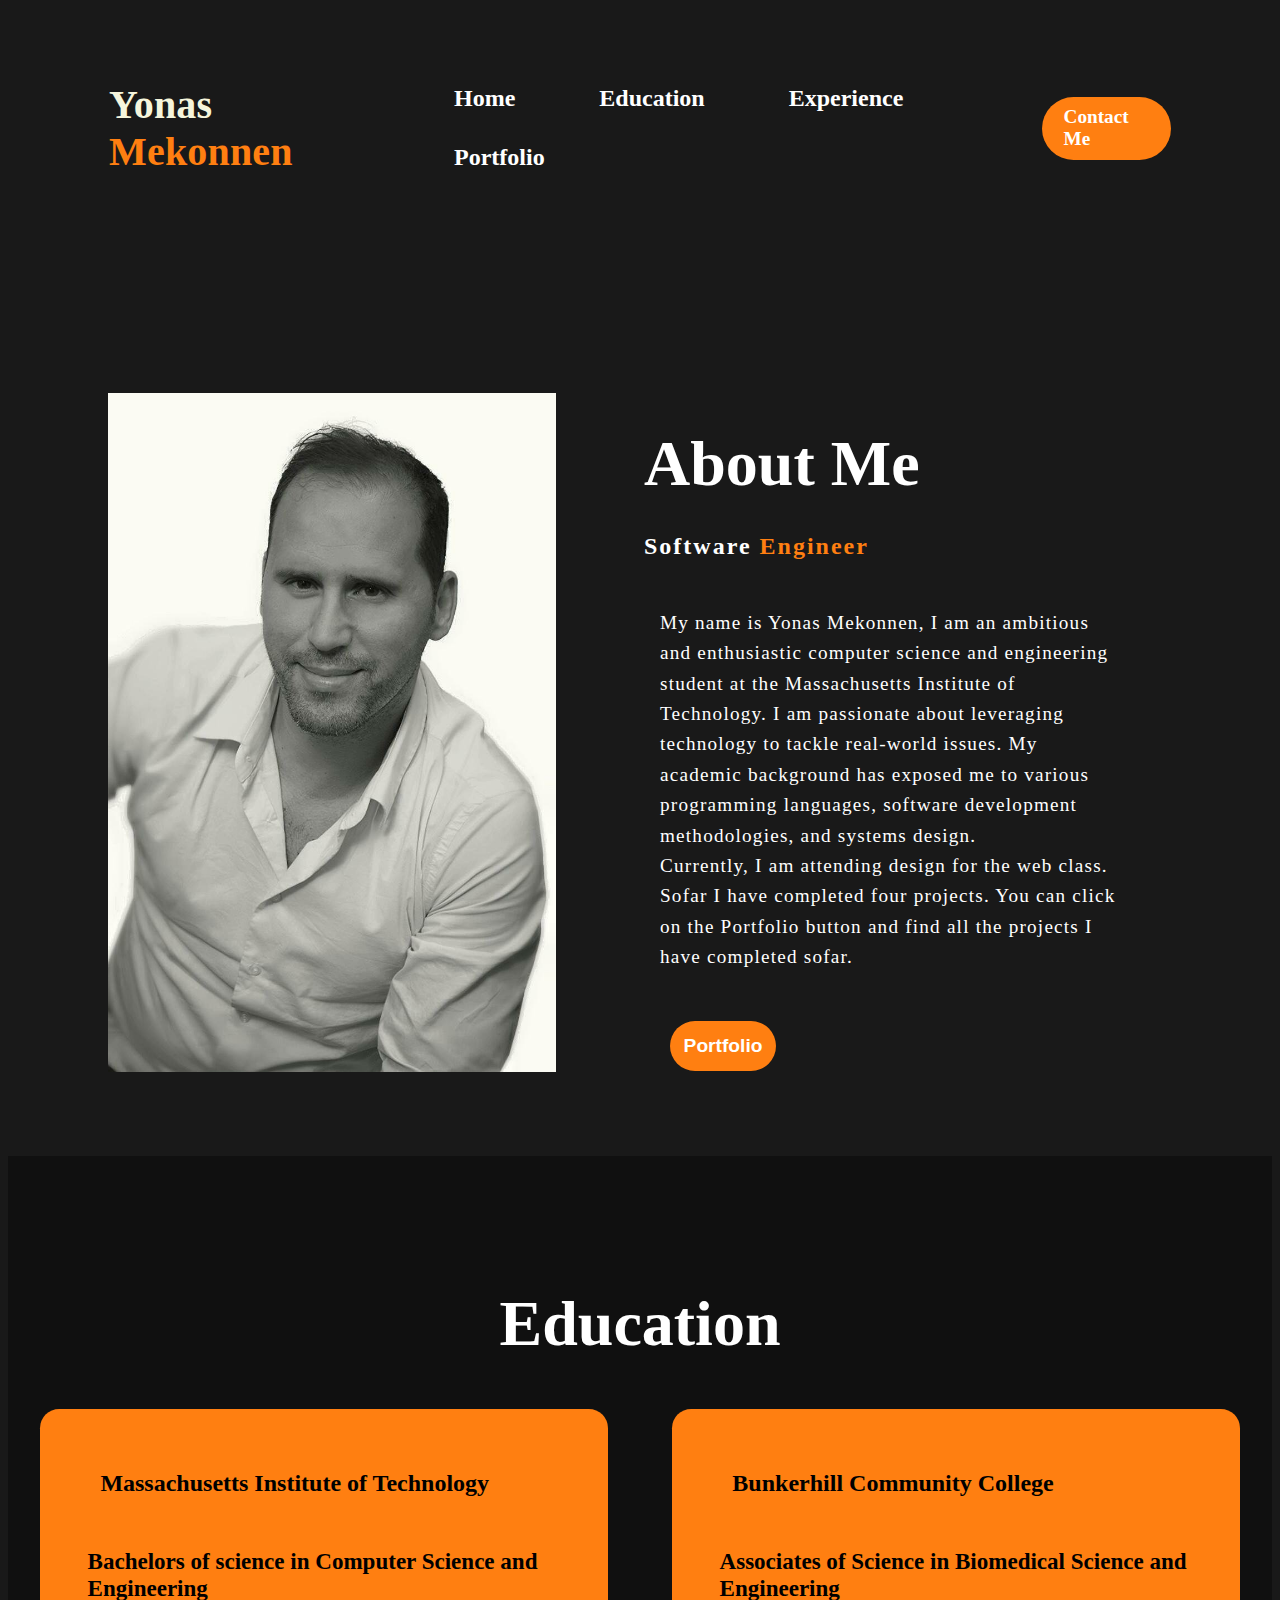
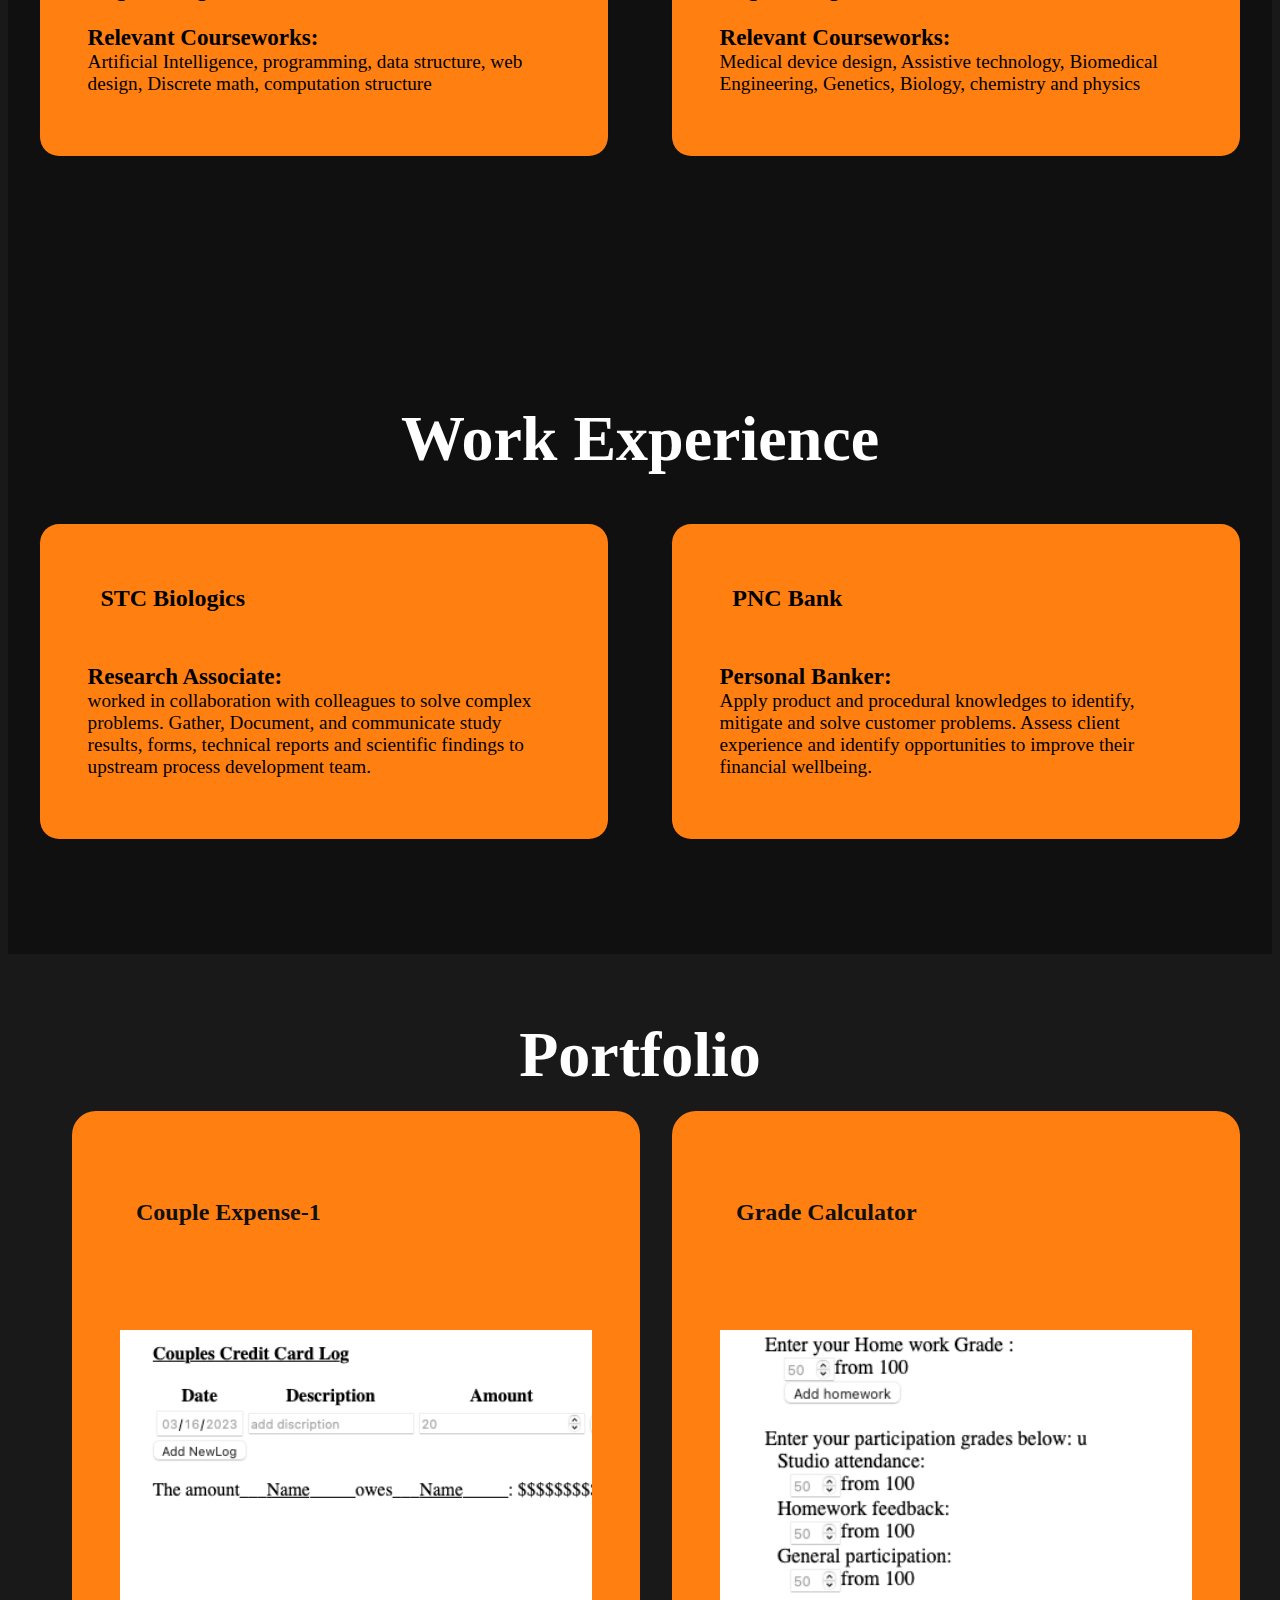
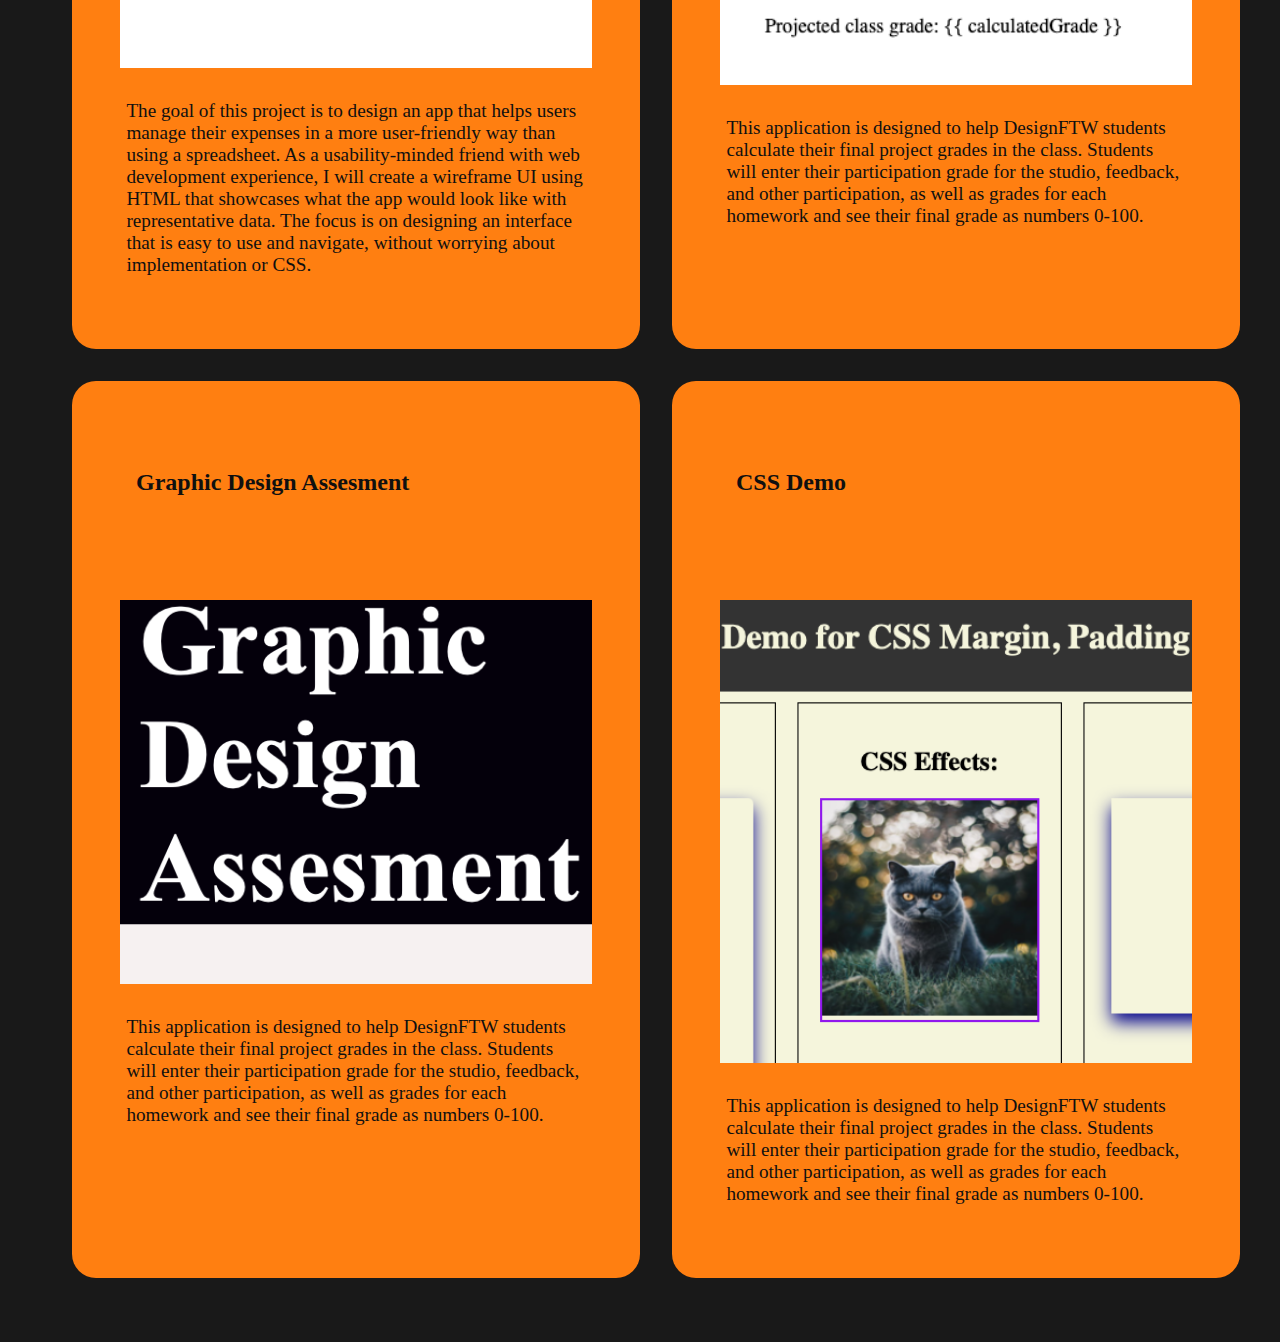
==== homepage/index.html @ 0b78c028 "Typography completed" ====
<!DOCTYPE html>
<html lang="en" dir="ltr">
  <head>
    <meta charset="UTF-8" />
    <meta http-equiv="X-UA-Compatible" content="IE=edge" />
    <meta name="viewport" content="width=device-width, initial-scale=1" />

    <title>HomePage</title>
    <link rel="stylesheet" href="style.css" />
  </head>
  <body>
    <!-- Html start here with logo  -->
    <div class="hero">
      <nav>
        <h2 class="logo">Yonas <span>Mekonnen</span></h2>
        <ul>
          <li><a href="index.html"> Home</a></li>
          <li><a href="education.html">Education</a></li>
          <li><a href="experience.html">Experience</a></li>
          <li><a href="portfolio.html">Portfolio</a></li>
        </ul>
        <a href="contact.html" class="btn"> Contact Me</a>
      </nav>
    </div>

    <!-- about section -->
    <section class="about">
      <div class="main">
        <img src="IMG_5094.JPG" alt="head shot image of a person" />

        <div class="about-text">
          <h2>About Me</h2>
          <h3>Software <span>Engineer</span></h3>

          <p>
            My name is Yonas Mekonnen, I am an ambitious and enthusiastic
            computer science and engineering student at the Massachusetts
            Institute of Technology. I am passionate about leveraging technology
            to tackle real-world issues. My academic background has exposed me
            to various programming languages, software development
            methodologies, and systems design.
            <br />
            Currently, I am attending design for the web class. Sofar I have
            completed four projects. You can click on the Portfolio button and
            find all the projects I have completed sofar.
          </p>
          <button type="button">Portfolio</button>
        </div>
      </div>
    </section>

    <!-- service section -->
    <div class="service_">
      <div class="title">
        <h2 id="Education">Education</h2>
      </div>
      <div class="box">
        <div class="card card_1">
          <h3>Massachusetts Institute of Technology</h3>
          <div class="pra">
            <p class="school-text">
              <span
                >Bachelors of science in Computer Science and Engineering
              </span>
              <br /><br />

              <span>Relevant Courseworks:</span>
              <br />
              Artificial Intelligence, programming, data structure, web design,
              Discrete math, computation structure
            </p>
          </div>
        </div>
        <!-- Education  -->
        <div class="card card_2">
          <h3>Bunkerhill Community College</h3>
          <div class="pra">
            <p class="school-text">
              <span>
                Associates of Science in Biomedical Science and Engineering
              </span>
              <br />
              <br />
              <span> Relevant Courseworks:</span> <br />
              Medical device design, Assistive technology, Biomedical
              Engineering, Genetics, Biology, chemistry and physics
            </p>
          </div>
        </div>
      </div>
    </div>

    <!-- Work experience-->
    <div class="service_">
      <div class="title">
        <h2 id="Experience">Work Experience</h2>
      </div>
      <div class="box">
        <div class="card card_3">
          <h3>STC Biologics</h3>
          <div class="pra">
            <p class="school-text">
              <span>Research Associate:</span>
              <br />
              worked in collaboration with colleagues to solve complex problems.
              Gather, Document, and communicate study results, forms, technical
              reports and scientific findings to upstream process development
              team.
            </p>
          </div>
        </div>

        <div class="card card_4">
          <h3>PNC Bank</h3>
          <div class="pra">
            <p class="school-text">
              <span> Personal Banker: </span>
              <br />

              Apply product and procedural knowledges to identify, mitigate and
              solve customer problems. Assess client experience and identify
              opportunities to improve their financial wellbeing.
            </p>
          </div>
        </div>
      </div>
    </div>
    <!-- Portfolio -->

    <div class="portfolio-section">
      <h2>Portfolio</h2>

      <div class="portfolio_container" id="Portfolio">
        <div class="item grid_1">
          <h3>Couple Expense-1</h3>
          <img
            src="couple_expense_1.png"
            alt="an image of couple expense project I have completed for design for the web course"
            class="port_img"
          />
          <p>
            The goal of this project is to design an app that helps users manage
            their expenses in a more user-friendly way than using a spreadsheet.
            As a usability-minded friend with web development experience, I will
            create a wireframe UI using HTML that showcases what the app would
            look like with representative data. The focus is on designing an
            interface that is easy to use and navigate, without worrying about
            implementation or CSS.
          </p>
        </div>
        <div class="item grid_2">
          <h3>Grade Calculator</h3>
          <img
            src="Grading.png"
            alt="an image of grade Calculator project I have completed for design for the web course"
            class="port_img"
          />
          <p>
            This application is designed to help DesignFTW students calculate
            their final project grades in the class. Students will enter their
            participation grade for the studio, feedback, and other
            participation, as well as grades for each homework and see their
            final grade as numbers 0-100.
          </p>
        </div>
        <div class="item grid_3">
          <h3>Graphic Design Assesment</h3>
          <img
            src="graphic_design.png"
            alt="an image of graphic_design project I have completed for design for the web course"
            class="right_img port_img"
          />
          <p>
            This application is designed to help DesignFTW students calculate
            their final project grades in the class. Students will enter their
            participation grade for the studio, feedback, and other
            participation, as well as grades for each homework and see their
            final grade as numbers 0-100.
          </p>
        </div>
        <div class="item grid_4">
          <h3>CSS Demo</h3>
          <img
            src="css_demo.png"
            alt="an image of css demo project I have completed for design for the web course"
            class="right_img port_img"
          />
          <p>
            This application is designed to help DesignFTW students calculate
            their final project grades in the class. Students will enter their
            participation grade for the studio, feedback, and other
            participation, as well as grades for each homework and see their
            final grade as numbers 0-100.
          </p>
        </div>
      </div>
    </div>
  </body>
</html>
---- homepage/style.css ----
/* your css here */
* {
  box-sizing: border-box;
}
body {
  background-color: #191919;
}
h3 {
  font-size: 150%;
}

/* ######### Headings ############# */
.hero {
  background-color: #191919;
}
nav {
  position: relative;
  display: flex;

  align-items: center;
  justify-content: space-between;
  padding: 2.5rem 8% 8%;
}
.about-text span {
  color: #ff7f11;
}
.logo {
  color: beige;
  font-size: 250%;
  letter-spacing: 0.01rem;
  cursor: pointer;
}

.logo span {
  color: #ff7f11;
}

nav ul li {
  font-size: 150%;
  list-style-type: none;
  display: inline-block;
  padding: 1rem 2.5rem;
}

nav ul li a {
  color: white;
  text-decoration: none;
  font-weight: bold;
  text-transform: capitalize;
}

nav ul li a:hover {
  color: #ff7f11;
  transition: 0.4s;
}

.btn {
  background-color: #ff7f11;
  color: white;
  text-decoration: none;
  border: 0.125rem solid transparent;
  font-weight: bold;
  padding: 0.4em 1em;
  border-radius: 2.5rem;
  transition: trasform 0.4s;
  font-size: 120%;
}

.btn:hover {
  color: #ff7f11;
  border: #ff7f11 0.125rem solid;
  background-color: #191919;
  transform: scale(1.2);
}

/* ######### About Me ######## */
.about {
  width: 100%;
  padding: 5.25em 0;
  background-color: #191919;
}

.about img {
  height: auto;
  width: 40%;
}
.about-text {
  width: 35em;
}
.main {
  width: 70rem;
  max-width: 100%;
  margin: 0 auto;
  display: flex;
  align-items: center;
  justify-content: space-around;
}
.about-text h2 {
  color: white;
  font-size: 400%;
  text-transform: capitalize;
  margin: 0.5em;
}
.about-text h3 {
  color: white;
  letter-spacing: 0.125rem;

  margin: 2rem;
}

.about-text p {
  color: white;
  letter-spacing: 0.0625em;
  line-height: 1.9rem;
  font-size: 120%;
  margin: 3rem;
}

button {
  background-color: #ff7f11;
  color: white;
  text-decoration: none;
  border: 0.125rem solid transparent;
  font-weight: bold;
  padding: 0.75rem;
  border-radius: 2rem;
  transition: 0.4s;
  font-size: 120%;
  margin: 0 3em;
}
button:hover {
  background-color: transparent;
  border: 0.126rem solid #ff7f11;
  color: #ff7f11;
  transform: scale(1.2);
}

/* ######## Education & WorkExperience ######### */
.service_ {
  background-color: #101010;
  width: 100%;
  padding: 6.2rem 0;
}
.title h2 {
  color: white;
  font-size: 400%;
  width: 100%;
  margin: 2rem auto;
  text-align: center;
}

.box {
  display: flex;
  justify-content: center;
  align-items: center;
  height: auto;
}
.card {
  width: 45%;
  height: auto;

  padding: 1.2rem;
  background: #ff7f11;
  border-radius: 1.2rem;
  margin: 1rem auto;
  position: relative;
  overflow: hidden;
  text-align: left;
}
.school-text {
  margin: 1.2rem 1.2rem 2rem;
  padding: 0.6rem;
  font-size: 120%;
}
.card h3 {
  margin: 2rem;
  padding: 0.6rem;
}

.school-text span {
  font-size: 120%;
  font-weight: bold;
}

/* ########### Portfolio styles ############## */
.portfolio-section {
  background-color: #191919;

  margin: 4em;
}
.portfolio-section p {
  padding: 2em;
  font-size: 120%;
}

.portfolio-section h2 {
  text-align: center;
  color: white;
  font-size: 400%;
  text-transform: capitalize;
  margin-bottom: 1.2rem;
}
.portfolio_container {
  display: grid;

  grid-template-columns: 50% 50%;
  grid-gap: 2em;
  width: 100%;

  padding: 0;
}
.item {
  padding: 1rem;
  border-radius: 1.5rem;
}

.grid_1 {
  background-color: #ff7f11;
  color: #101010;
}

.grid_2 {
  background-color: #ff7f11;
  color: #101010;
}

.grid_3 {
  background-color: #ff7f11;
  color: #101010;
}

.grid_4 {
  background-color: #ff7f11;
  color: #101010;
}

.portfolio-section .portfolio_container .port_img {
  width: 100%;

  padding: 2em;

  float: left;
  margin-right: 1em;
  border-radius: 2em;
}
.portfolio-section h3 {
  padding: 2em;
}

/* ################## Media query ########## */
/* when screen size is less than 750px flex wrap items */

@media (max-width: 750px) {
  nav {
    display: flex;
    flex-wrap: wrap;
    width: 100%;
  }

  body {
    justify-content: center;
    width: 100%;
  }
  /* about */
  .hero {
    width: 100%;
  }
  .about-text {
    padding: 0.125em;
    margin: 0;
    width: 100%;
  }
  .about-text p {
    padding: 0.5em;
    margin: 0.2em;
  }

  h2 {
    font-size: 100%;
  }
  /* education */
  .service_ {
    padding: 0;
    margin: 0;
  }
  .main {
    display: flex;
    flex-wrap: wrap;
    justify-content: center;
  }

  .box {
    display: grid;
    width: 100%;
  }
  .card {
    margin: 0.2em;
    padding: 0;
    width: 100%;
  }
  /* portfolio */
  .portfolio-section {
    padding: 0.5rem 0.5rem 0.5rem 0.5rem;
    margin: 0.5rem 0.5rem 0.5rem 0.5rem;
  }
  .portfolio-section {
    padding: 0.1em;
  }
  .portfolio_container {
    grid-template-columns: 100%;
    margin: 0;
  }
  .item {
    width: 100%;
    height: auto;

    padding: 0;
    background: #ff7f11;
    border-radius: 1.2rem;
    margin: 0.2rem;
    position: relative;
    overflow: hidden;
    text-align: left;
  }
  .portfolio-section .portfolio_container .port_img {
    width: 100%;
    padding: 0.25;
    margin-bottom: 1em;

    float: none;
  }
}
/* ###################### Here are the changes I made for a better typography*/

/* ########## when screen size is over 1300px ########### */
@media (min-width: 1300px) {
  .portfolio-section .portfolio_container .port_img {
    width: 50%;
    padding: 0.25;
    margin-bottom: 1em;
    float: left;
  }
  /* ###### Print ########## */
  @media print {
    body {
      font-size: 12pt;
    }
    nav,
    footer {
      display: none;
    }
    h1,
    h2,
    h3 {
      break-after: avoid-page;
    }
    a[href^="http"]::after {
      content: "(" attr(href) ")";
    }
    body,
    p,
    h2,
    h3,
    * {
      color: black;
    }
    .about-text p {
      color: black;
    }
  }
}
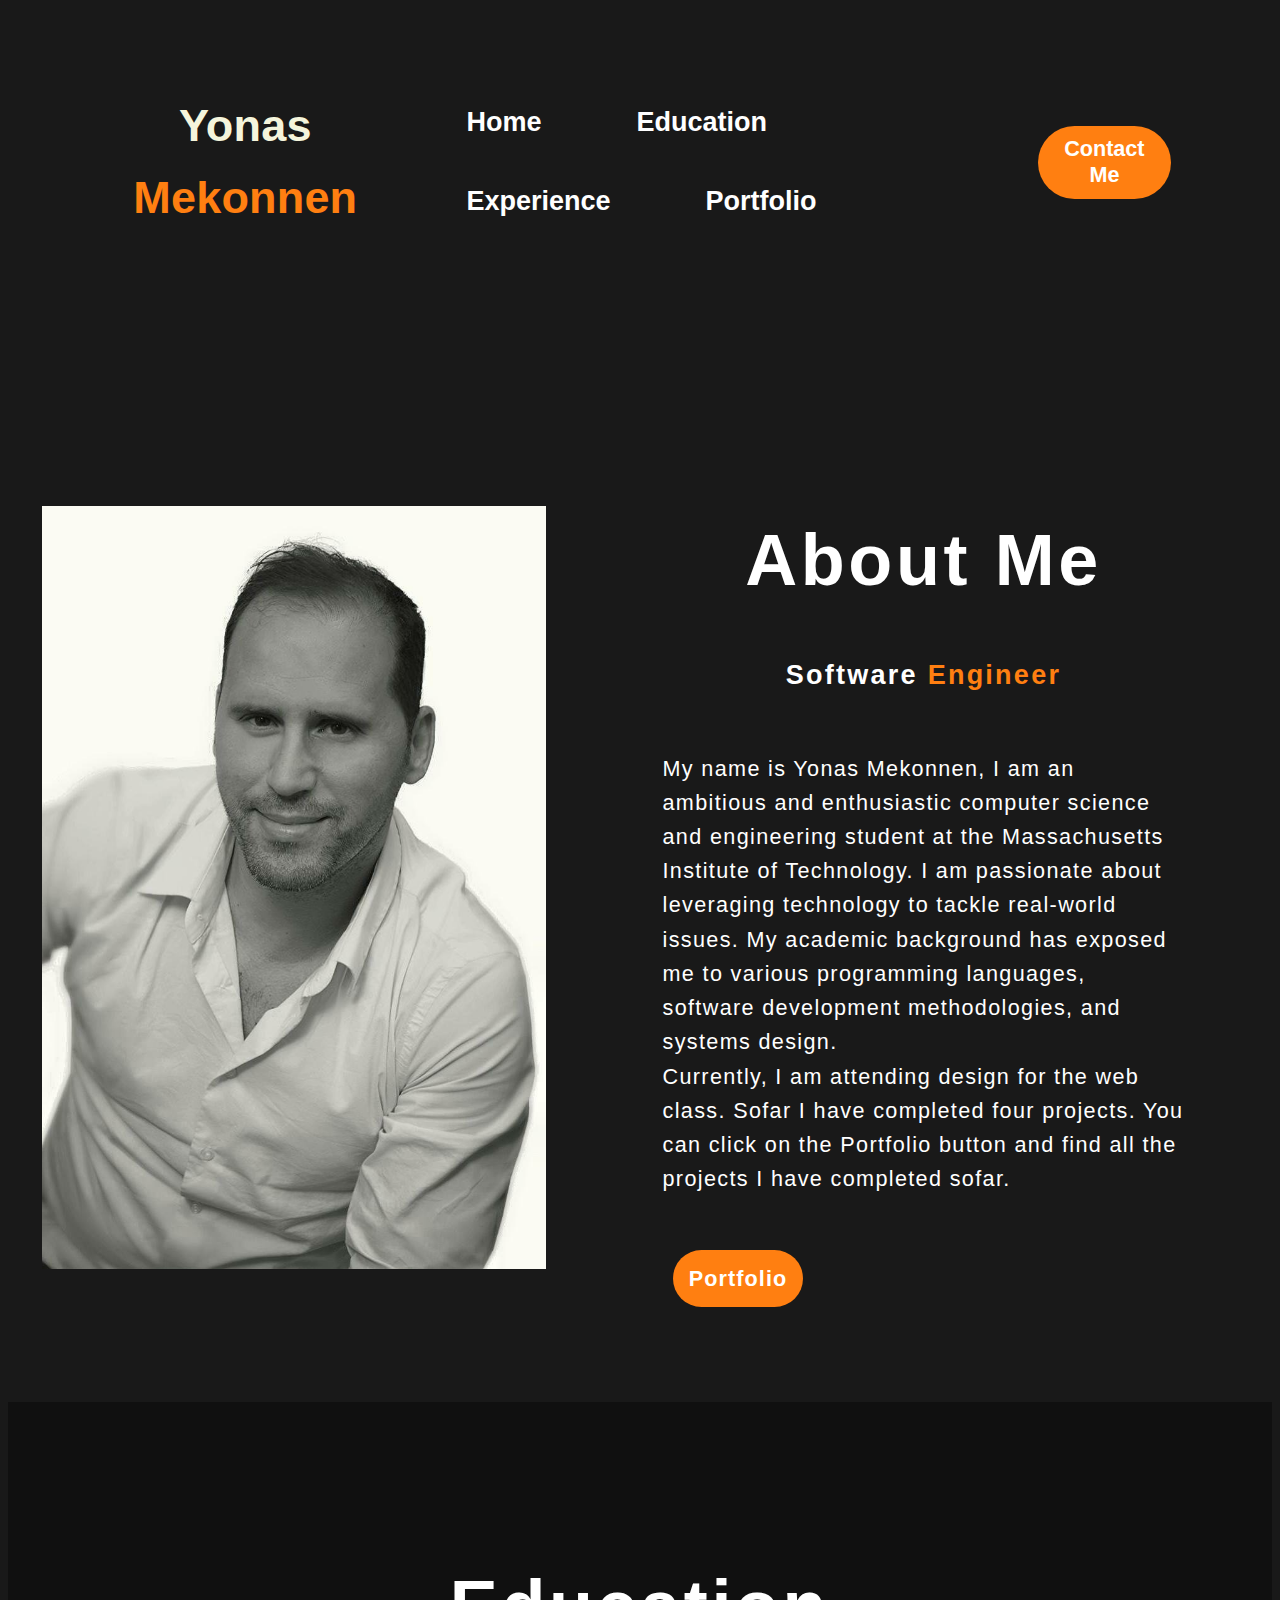
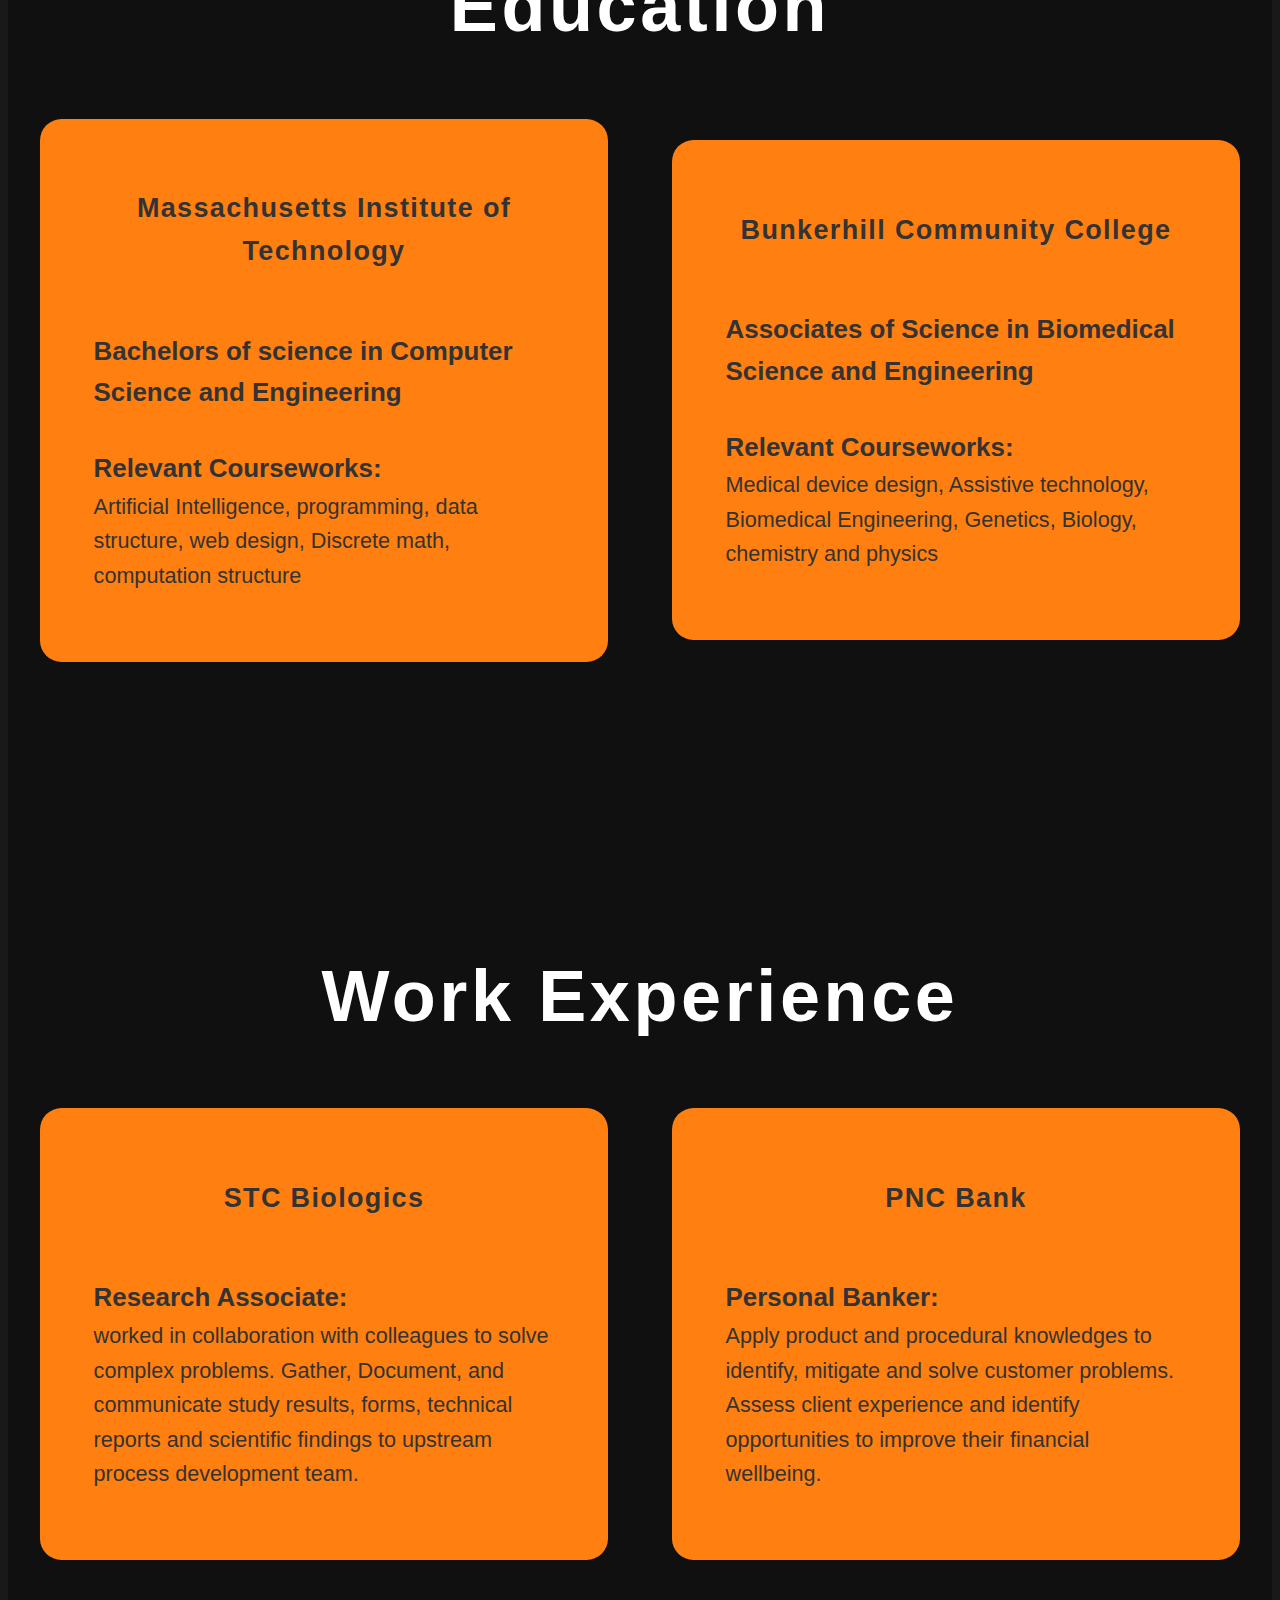
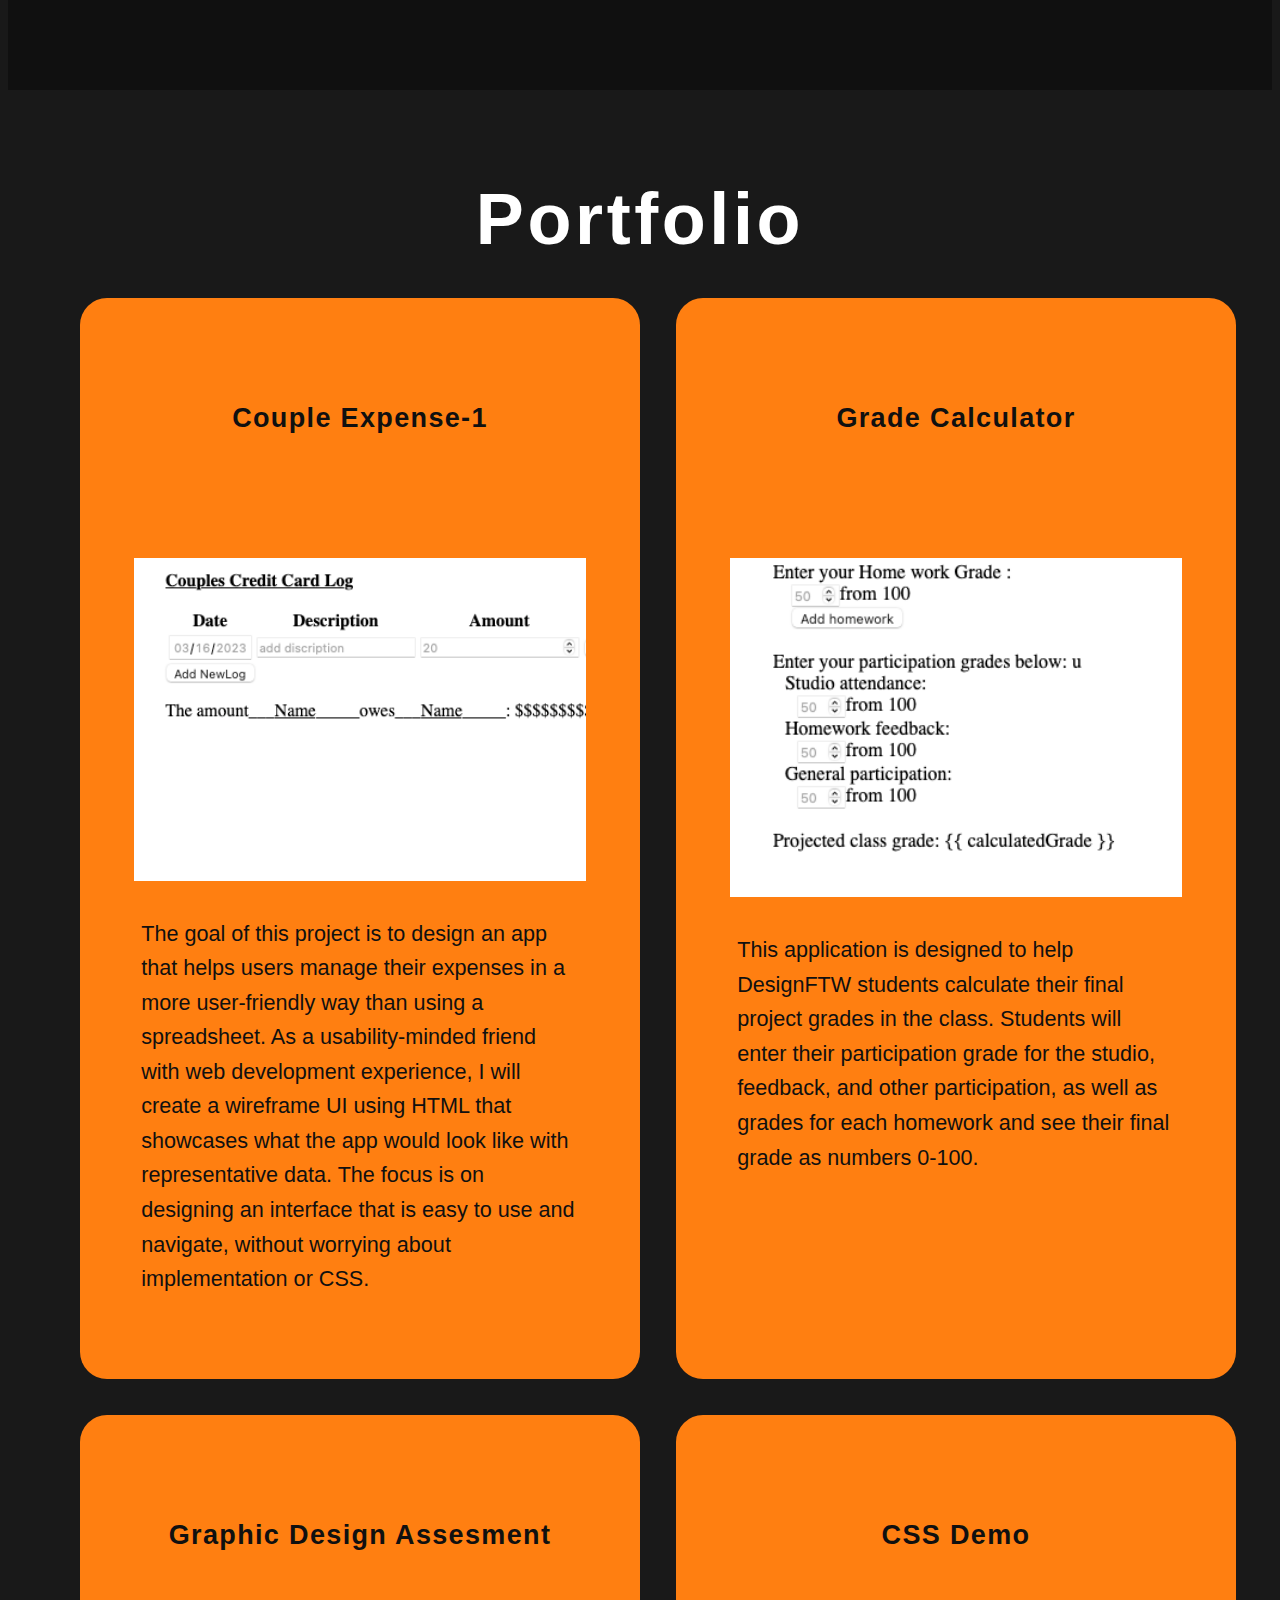
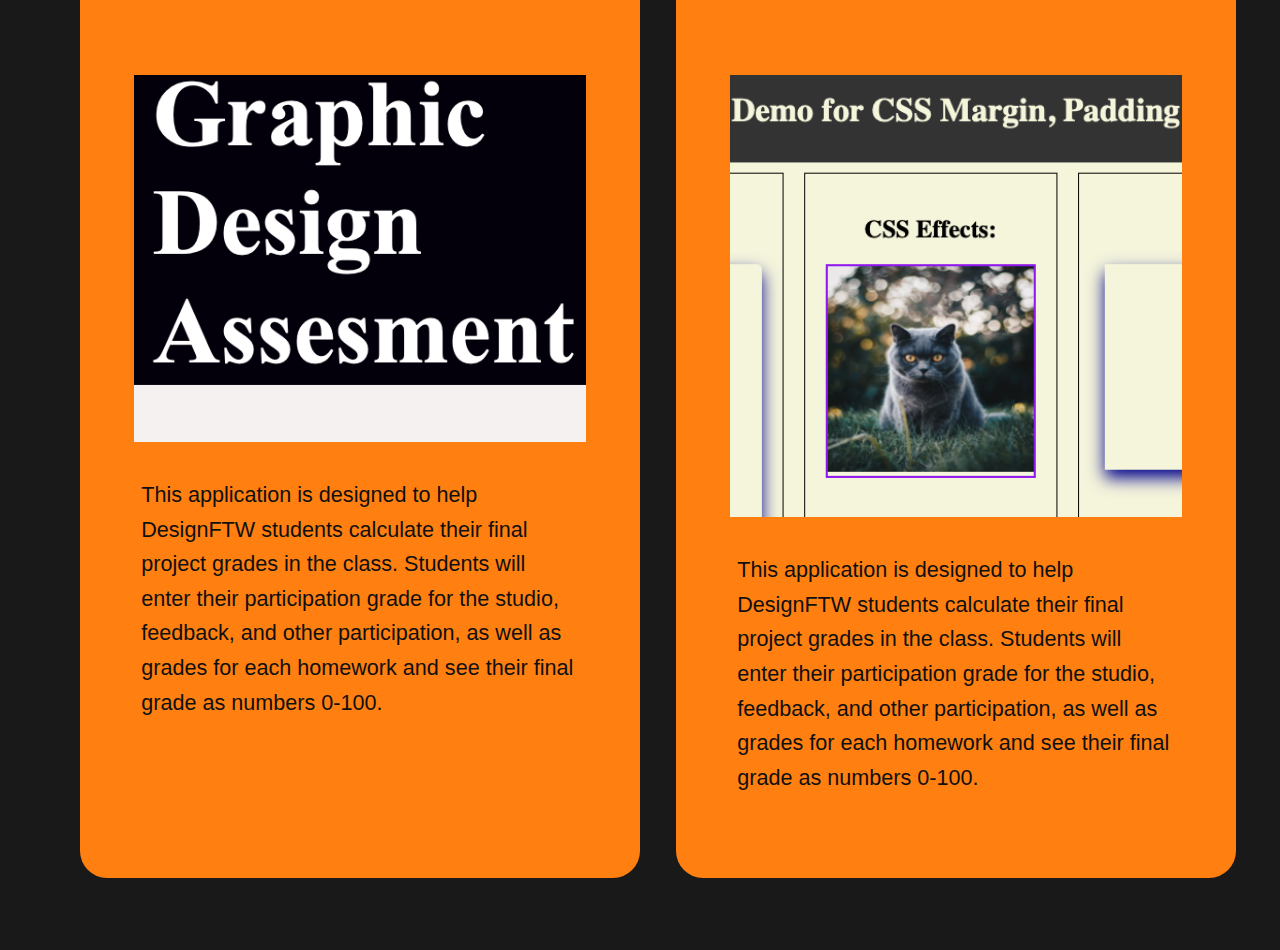
==== commit e14ca8bc: "error was adjusted" ====
--- a/homepage/index.html
+++ b/homepage/index.html
@@ -7,6 +7,91 @@
 
     <title>HomePage</title>
     <link rel="stylesheet" href="style.css" />
+
+    <style>
+      /* Improvement 2: Modern and legible typeface */
+      body {
+        font-family: "Roboto", sans-serif;
+      }
+
+      /* Improvement 1: Increased base font size */
+      html {
+        font-size: 18px;
+      }
+
+      /* Improvement 4: Hierarchy to headings */
+      h1,
+      h2,
+      h3 {
+        font-weight: 600;
+      }
+
+      h1 {
+        font-size: 2.5rem;
+      }
+
+      h2 {
+        font-size: 2rem;
+      }
+
+      h3 {
+        font-size: 1.5rem;
+      }
+
+      /* Improvement 3: Adjusted line-height */
+      p,
+      li,
+      h1,
+      h2,
+      h3 {
+        line-height: 1.6;
+      }
+
+      /* Improvement 5: Enhanced color contrast */
+      body {
+        color: #333;
+      }
+
+      a {
+        text-align: center;
+        /* font-size: medium; */
+      }
+
+      /* Improvement 6: Text alignment */
+      h2,
+      h3 {
+        text-align: center;
+      }
+
+      p {
+        text-align: left;
+      }
+
+      /* Improvement 7: Hyperlinks hover effect */
+      a:hover {
+        text-decoration: underline;
+      }
+
+      /* Improvement 8: Spacing between elements */
+      p + p {
+        margin-top: 1rem;
+      }
+
+      /* Improvement 9: Letter-spacing for uppercase text */
+      h1,
+      h2,
+      h3,
+      button {
+        letter-spacing: 0.05em;
+      }
+
+      /* Improvement 10: Responsive typography */
+      @media (max-width: 768px) {
+        html {
+          font-size: 16px;
+        }
+      }
+    </style>
   </head>
   <body>
     <!-- Html start here with logo  -->
